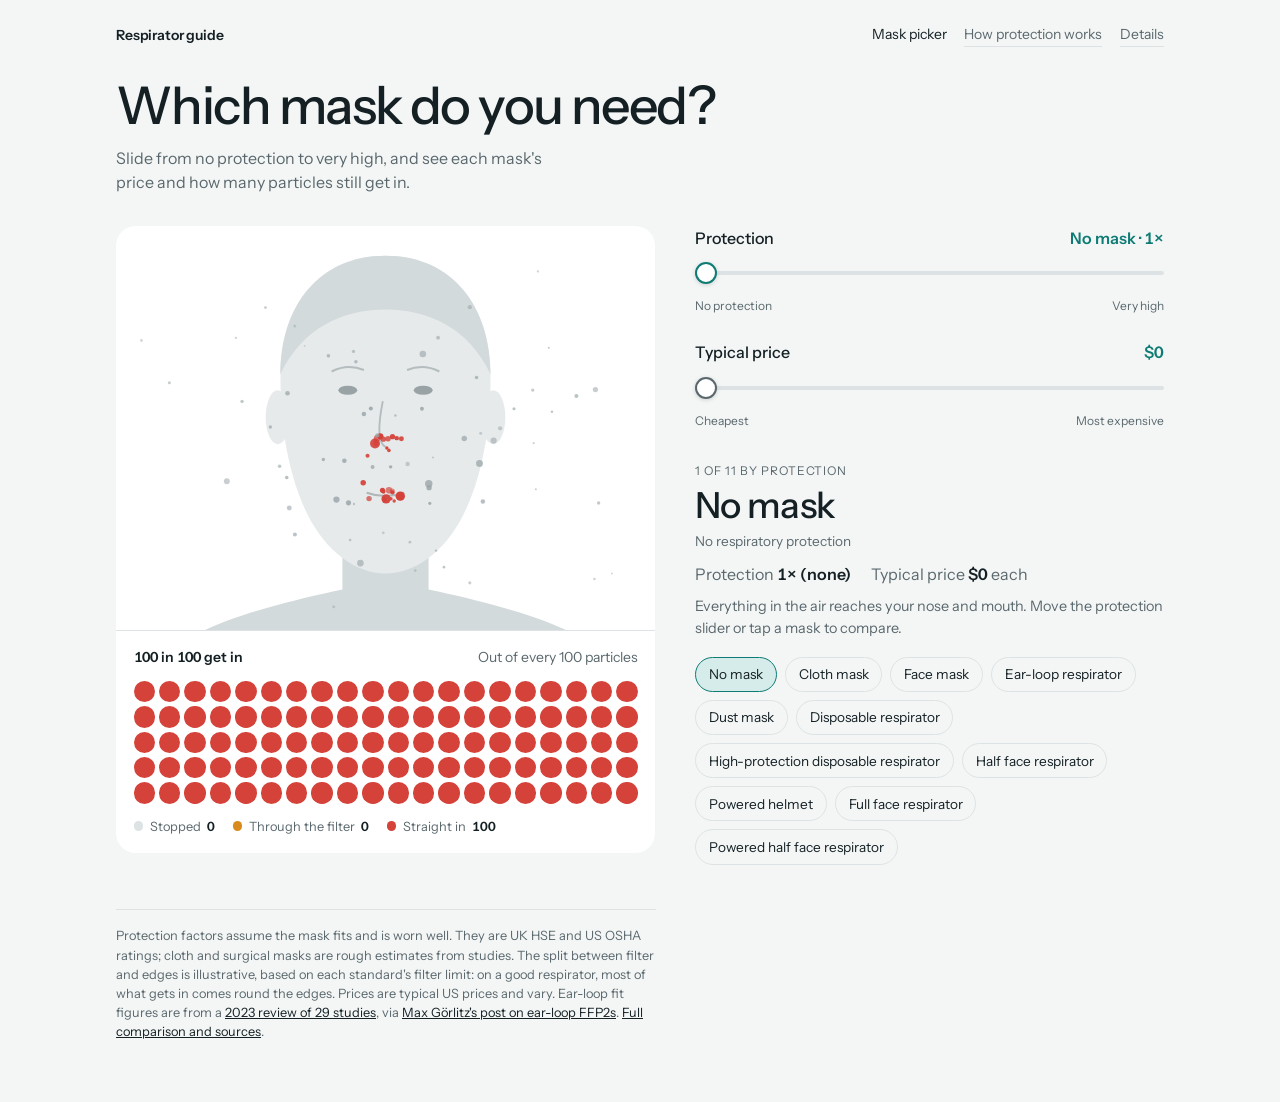
==== index.html @ 9e8b64d2 "Remove the cost estimator link from the nav Co-Authored-By: Claude Opus 5.5 <noreply@anthropic.com>" ====
<!doctype html>
<html lang="en">
<head>
<meta charset="utf-8">
<meta name="viewport" content="width=device-width, initial-scale=1, viewport-fit=cover">
<title>Which Mask Do I Need</title>
<meta name="description" content="Slide to the protection you want and your budget, and see which mask fits.">
<link rel="preconnect" href="https://fonts.googleapis.com">
<link rel="stylesheet" href="https://fonts.googleapis.com/css2?family=Instrument+Sans:wght@400;500;600&display=swap">
<style>
  /* Layout: one quiet screen. Scene left, controls and answer right; stacks on phones. */
  :root {
    --bg: #f4f6f6;
    --surface: #ffffff;
    --ink: #142024;
    --ink-soft: #5a686d;
    --line: #dde3e4;
    --accent: #0e7c74;
    --accent-soft: #d5ecea;
    --particle: #9aa5a9;
    --filter: #d98a1c;
    --edge: #d4423a;
    --face: #e6eaeb;
    --face-2: #d3dadc;
    --rubber: #4a565a;
    --cart: #d9679b;
    --strap2: #3a6fb5;
    --strap3: #c8402f;
    --font: "Instrument Sans", system-ui, -apple-system, "Segoe UI", sans-serif;
    color-scheme: light;
  }
  @media (prefers-color-scheme: dark) {
    :root:not([data-theme="light"]) {
      --bg: #0f1517; --surface: #172023; --ink: #e9efef; --ink-soft: #95a3a7; --line: #273235;
      --accent: #3cc2b5; --accent-soft: #163b38; --particle: #66757a; --filter: #f0a83c; --edge: #ff6b5c;
      --face: #263235; --face-2: #1f292c; --rubber: #8a9ba0; --cart: #e58bb5; --strap2: #6f9be0; --strap3: #f06a55;
      color-scheme: dark;
    }
  }
  :root[data-theme="dark"] {
    --bg: #0f1517; --surface: #172023; --ink: #e9efef; --ink-soft: #95a3a7; --line: #273235;
    --accent: #3cc2b5; --accent-soft: #163b38; --particle: #66757a; --filter: #f0a83c; --edge: #ff6b5c;
    --face: #263235; --face-2: #1f292c; --rubber: #8a9ba0; --cart: #e58bb5; --strap2: #6f9be0; --strap3: #f06a55;
    color-scheme: dark;
  }
  * { box-sizing: border-box; }
  [hidden] { display: none !important; }
  html, body { margin: 0; }
  body { background: var(--bg); color: var(--ink); font-family: var(--font); font-size: 16px; line-height: 1.5; -webkit-font-smoothing: antialiased; }
  .wrap { max-width: 68rem; margin-inline: auto; padding-block: 1.5rem 3rem; padding-left: max(20px, env(safe-area-inset-left, 0px)); padding-right: max(20px, env(safe-area-inset-right, 0px)); display: grid; gap: 2rem; }
  .top { display: flex; justify-content: space-between; align-items: center; gap: 1rem; font-size: .875rem; }
  .brand { font-weight: 600; letter-spacing: -.01em; }
  .top a { color: var(--ink-soft); text-decoration: none; border-bottom: 1px solid var(--line); padding-bottom: 1px; }
  .top a:hover, .top a:focus-visible { color: var(--ink); border-color: var(--ink); }
  .links { display: flex; gap: 1.1rem; }
  .top a[aria-current="page"] { color: var(--ink); border-color: transparent; }
  h1 { font-size: clamp(2rem, 5vw, 3.25rem); line-height: 1.05; letter-spacing: -.03em; font-weight: 500; margin: 0; text-wrap: balance; }
  .sub { margin: .75rem 0 0; color: var(--ink-soft); max-width: 40ch; }
  .main { display: grid; grid-template-columns: minmax(0, 1.15fr) minmax(0, 1fr); gap: 2.5rem; align-items: start; }
  @media (max-width: 820px) { .main { grid-template-columns: 1fr; gap: 1.75rem; } }
  .scene { background: var(--surface); border-radius: 20px; overflow: hidden; display: grid; }
  .stage { position: relative; aspect-ratio: 4 / 3; max-width: 100%; }
  .stage canvas { display: block; width: 100%; height: 100%; }
  .tag { position: absolute; left: 1rem; top: .9rem; font-size: .75rem; color: var(--ink-soft); letter-spacing: .02em; }
  .tally { border-top: 1px solid var(--line); padding: 1rem 1.1rem 1.1rem; display: grid; gap: .8rem; }
  .tally-head { display: flex; justify-content: space-between; align-items: baseline; gap: 1rem; font-size: .875rem; }
  .tally-head strong { font-weight: 600; font-variant-numeric: tabular-nums; white-space: nowrap; }
  .tally-head span { text-align: right; }
  .tally-head span { color: var(--ink-soft); }
  .waffle { display: grid; grid-template-columns: repeat(20, 1fr); gap: 4px; }
  .waffle i { aspect-ratio: 1; border-radius: 50%; background: var(--line); transition: background-color .35s ease; }
  .waffle i.f { background: var(--filter); }
  .waffle i.e { background: var(--edge); }
  .legend { display: flex; flex-wrap: wrap; gap: .4rem 1.1rem; font-size: .8rem; color: var(--ink-soft); font-variant-numeric: tabular-nums; }
  .legend span { display: inline-flex; align-items: center; gap: .4rem; }
  .legend b { color: var(--ink); font-weight: 600; }
  .dot { width: .6rem; height: .6rem; border-radius: 50%; display: inline-block; background: var(--line); }
  .dot.f { background: var(--filter); }
  .dot.e { background: var(--edge); }
  .side { display: grid; gap: 2rem; min-width: 0; }
  .result { display: grid; gap: .35rem; }
  .eyebrow { font-size: .75rem; letter-spacing: .08em; text-transform: uppercase; color: var(--ink-soft); }
  .pick { font-size: clamp(1.75rem, 3.5vw, 2.25rem); font-weight: 500; letter-spacing: -.02em; line-height: 1.15; margin: 0; }
  .tech { margin: 0 0 .35rem; font-size: .85rem; color: var(--ink-soft); line-height: 1.4; }
  .src { margin: .15rem 0 0; font-size: .8rem; color: var(--ink-soft); }
  .src a { color: var(--ink); }
  .products { display: grid; gap: .5rem; margin-top: .5rem; }
  .products h3 { margin: 0; font-size: .75rem; letter-spacing: .06em; text-transform: uppercase; color: var(--ink-soft); font-weight: 500; }
  .products ul { list-style: none; margin: 0; padding: 0; display: grid; gap: .1rem; }
  .products li { display: grid; gap: .1rem; padding: .55rem 0; border-top: 1px solid var(--line); }
  .products li:first-child { border-top: 0; }
  .pr-top { display: flex; justify-content: space-between; align-items: baseline; gap: 1rem; }
  .pr-top b { font-weight: 600; }
  .pr-top a { flex: none; font-size: .85rem; color: var(--accent); text-decoration: none; font-weight: 500; }
  .pr-top a:hover, .pr-top a:focus-visible { text-decoration: underline; }
  .products li > span { font-size: .8rem; color: var(--ink-soft); }
  .products p { margin: 0; font-size: .75rem; color: var(--ink-soft); }
  .facts { display: flex; flex-wrap: wrap; gap: .5rem 1.25rem; color: var(--ink-soft); font-variant-numeric: tabular-nums; }
  .facts b { color: var(--ink); font-weight: 600; }
  .note { color: var(--ink-soft); font-size: .9rem; margin: .25rem 0 0; }
  .alts { display: flex; flex-wrap: wrap; gap: .5rem; margin-top: .75rem; }
  .alt { font: inherit; font-size: .85rem; padding: .4rem .8rem; border-radius: 999px; border: 1px solid var(--line); background: transparent; color: var(--ink); cursor: pointer; }
  .alt:hover { border-color: var(--ink-soft); }
  .alt[aria-pressed="true"] { background: var(--accent-soft); border-color: var(--accent); }
  .alt:focus-visible, input[type=range]:focus-visible { outline: 2px solid var(--accent); outline-offset: 3px; }
  .controls { display: grid; gap: 1.6rem; }
  .ctl { display: grid; gap: .6rem; }
  .ctl-head { display: flex; justify-content: space-between; align-items: baseline; gap: 1rem; }
  .ctl label, .ctl-label { font-weight: 500; }
  input[type=range]:disabled { cursor: default; opacity: 1; }
  input[type=range]:disabled::-webkit-slider-thumb { border-color: var(--ink-soft); }
  input[type=range]:disabled::-moz-range-thumb { border-color: var(--ink-soft); }
  .ctl output { color: var(--accent); font-weight: 600; font-variant-numeric: tabular-nums; }
  .ends { display: flex; justify-content: space-between; font-size: .75rem; color: var(--ink-soft); }
  input[type=range] { -webkit-appearance: none; appearance: none; width: 100%; height: 28px; background: transparent; margin: 0; cursor: pointer; }
  input[type=range]::-webkit-slider-runnable-track { height: 4px; border-radius: 4px; background: linear-gradient(to right, var(--accent) var(--fill, 50%), var(--line) var(--fill, 50%)); }
  input[type=range]::-moz-range-track { height: 4px; border-radius: 4px; background: var(--line); }
  input[type=range]::-moz-range-progress { height: 4px; border-radius: 4px; background: var(--accent); }
  input[type=range]::-webkit-slider-thumb { -webkit-appearance: none; width: 22px; height: 22px; border-radius: 50%; background: var(--surface); border: 2px solid var(--accent); margin-top: -9px; box-shadow: 0 1px 4px rgba(0,0,0,.15); }
  input[type=range]::-moz-range-thumb { width: 18px; height: 18px; border-radius: 50%; background: var(--surface); border: 2px solid var(--accent); }
  .foot { font-size: .8rem; color: var(--ink-soft); border-top: 1px solid var(--line); padding-top: 1rem; max-width: 60ch; }
  .foot a { color: var(--ink); }
</style>
</head>
<body>
<div class="wrap">
  <nav class="top">
    <span class="brand">Respirator guide</span>
    <span class="links"><a href="./" aria-current="page">Mask picker</a><a href="explain.html">How protection works</a><a href="details.html">Details</a></span>
  </nav>

  <header>
    <h1>Which mask do you need?</h1>
    <p class="sub">Slide from no protection to very high, and see each mask's price and how many particles still get in.</p>
  </header>

  <div class="main">
    <div class="scene">
      <div class="stage">
        <canvas id="scene" role="img" aria-label="Particles moving towards a face wearing the selected mask"></canvas>
      </div>
      <div class="tally">
        <div class="tally-head"><strong id="through">100 in 100 get in</strong><span>Out of every 100 particles</span></div>
        <div class="waffle" id="waffle" aria-hidden="true"></div>
        <div class="legend">
          <span><i class="dot"></i>Stopped <b id="n-stop">90</b></span>
          <span><i class="dot f"></i>Through the filter <b id="n-filter">6</b></span>
          <span><i class="dot e"></i>Round the edges <b id="n-edge">4</b></span>
          <span id="leg-straight" hidden><i class="dot e"></i>Straight in <b id="n-straight">100</b></span>
        </div>
      </div>
    </div>

    <div class="side">
      <div class="controls">
        <div class="ctl">
          <div class="ctl-head"><label for="prot">Protection</label><output id="prot-out" for="prot">No mask · 1×</output></div>
          <input type="range" id="prot" min="0" max="10" step="1" value="0" list="prot-steps">
          <div class="ends"><span>No protection</span><span>Very high</span></div>
        </div>
        <div class="ctl">
          <div class="ctl-head"><span class="ctl-label" id="price-label">Typical price</span><output id="budget-out">$0</output></div>
          <input type="range" id="budget" min="0" max="10" step="1" value="0" disabled aria-labelledby="price-label" aria-readonly="true">
          <div class="ends"><span>Cheapest</span><span>Most expensive</span></div>
        </div>
      </div>
      <section class="result" aria-live="polite">
        <span class="eyebrow" id="eyebrow">1 of 11 by protection</span>
        <h2 class="pick" id="pick">No mask</h2>
        <p class="tech" id="tech">No respiratory protection</p>
        <div class="facts">
          <span>Protection <b id="pf">1× (none)</b></span>
          <span>Typical price <b id="price">$0</b> each</span>
        </div>
        <p class="note" id="note"></p>
        <p class="src" id="src" hidden>Source: <a href="https://glozematrix.substack.com/p/stop-using-ear-loop-ffp2-respirators" target="_blank" rel="noopener">Max Görlitz, “Stop using ear-loop FFP2 respirators”, Gloze Matrix (2026)</a>, citing a 2023 review in the Journal of Hospital Infection, and readers’ comments on it.</p>
        <div class="products" id="products" hidden><h3>Models to look for</h3><ul></ul><p>Links go to the maker’s or a retailer’s page. We don’t sell anything or earn from these links. Check for a NIOSH approval number or CE mark before you buy.</p></div>
        <div class="alts" id="alts"></div>
      </section>

    </div>
  </div>

  <p class="foot">Protection factors assume the mask fits and is worn well. They are UK HSE and US OSHA ratings; cloth and surgical masks are rough estimates from studies. The split between filter and edges is illustrative, based on each standard's filter limit: on a good respirator, most of what gets in comes round the edges. Prices are typical US prices and vary. Ear-loop fit figures are from a <a href="https://www.journalofhospitalinfection.com/article/S0195-6701(23)00030-0/fulltext" target="_blank" rel="noopener">2023 review of 29 studies</a>, via <a href="https://glozematrix.substack.com/p/stop-using-ear-loop-ffp2-respirators" target="_blank" rel="noopener">Max Görlitz's post on ear-loop FFP2s</a>. <a href="details.html">Full comparison and sources</a>.</p>
</div>

<script src="shared.js?v=20261029"></script>
<script>
(() => {
  const { MASKS, NONE, money, split, renderProducts } = window.RG;
  // the 11 masks from no protection to very high; ties go to the cheaper one first
  const ORDER = ['none', 'cloth', 'surgical', 'ffp2ear', 'ffp1', 'ffp2', 'ffp3', 'half', 'hood', 'full', 'papr']
    .map((id) => [NONE, ...MASKS].find((m) => m.id === id));
  // the same masks from cheapest to most expensive, for the price scale
  const BY_PRICE = [...ORDER].sort((a, b) => a.price - b.price);

  const $ = (id) => document.getElementById(id);
  const prot = $('prot'), budget = $('budget'), waffle = $('waffle');
  for (let i = 0; i < 100; i++) waffle.appendChild(document.createElement('i'));
  const cells = [...waffle.children];
  const setFill = (el) => el.style.setProperty('--fill', `${(el.value - el.min) / (el.max - el.min) * 100}%`);

  function update() {
    const m = ORDER[+prot.value];
    const label = `${m.name} · ${m.pfLabel.replace(' (none)', '')}`;
    $('prot-out').textContent = label;
    prot.setAttribute('aria-valuetext', label);
    budget.value = BY_PRICE.indexOf(m);
    $('budget-out').textContent = money(m.price);
    budget.setAttribute('aria-valuetext', `${money(m.price)}, ${BY_PRICE.indexOf(m) + 1} of 11 by price`);
    setFill(prot); setFill(budget);
    show(m);
  }

  function show(m) {
    const s = split(m);
    $('eyebrow').textContent = `${ORDER.indexOf(m) + 1} of 11 by protection`;
    $('pick').textContent = m.name;
    $('tech').textContent = m.tech;
    $('pf').textContent = m.pfLabel + (m.est ? ' (estimate)' : m.ill ? ' (illustrative)' : '');
    $('price').textContent = money(m.price);
    $('note').textContent = m.note.replace(' Move a slider or tap a mask to see the difference.', ' Move the protection slider or tap a mask to compare.');
    $('src').hidden = !(m.id === 'ffp2' || m.id === 'ffp2ear');
    renderProducts($('products'), m.id);
    $('through').textContent = `${s.total} in 100 get in`;
    $('n-stop').textContent = s.stop; $('n-filter').textContent = s.filter; $('n-edge').textContent = s.edge; $('n-straight').textContent = s.straight;
    $('leg-straight').hidden = !s.straight;
    $('n-edge').parentElement.hidden = !!s.straight;
    cells.forEach((c, i) => { c.className = i < s.filter ? 'f' : i < s.total ? 'e' : ''; });
    document.querySelectorAll('.alt').forEach((a) => a.setAttribute('aria-pressed', String(a.dataset.id === m.id)));
    $('scene').setAttribute('aria-label', s.straight ? 'No mask: every particle reaches the nose and mouth' : `${m.name}: about ${s.total} in 100 particles get in, ${s.filter} through the filter and ${s.edge} round the edges`);
    scene.setMask(m);
  }


  const scene = window.RG.createScene($('scene'));

  prot.addEventListener('input', () => update());
  // mask buttons in the answer card, in protection order; tapping one moves the slider to it
  ORDER.forEach((m, k) => {
    const b = document.createElement('button');
    b.type = 'button'; b.className = 'alt'; b.dataset.id = m.id; b.textContent = m.name;
    b.addEventListener('click', () => { prot.value = k; update(); });
    $('alts').appendChild(b);
  });
  update();
})();
</script>
</body>
</html>
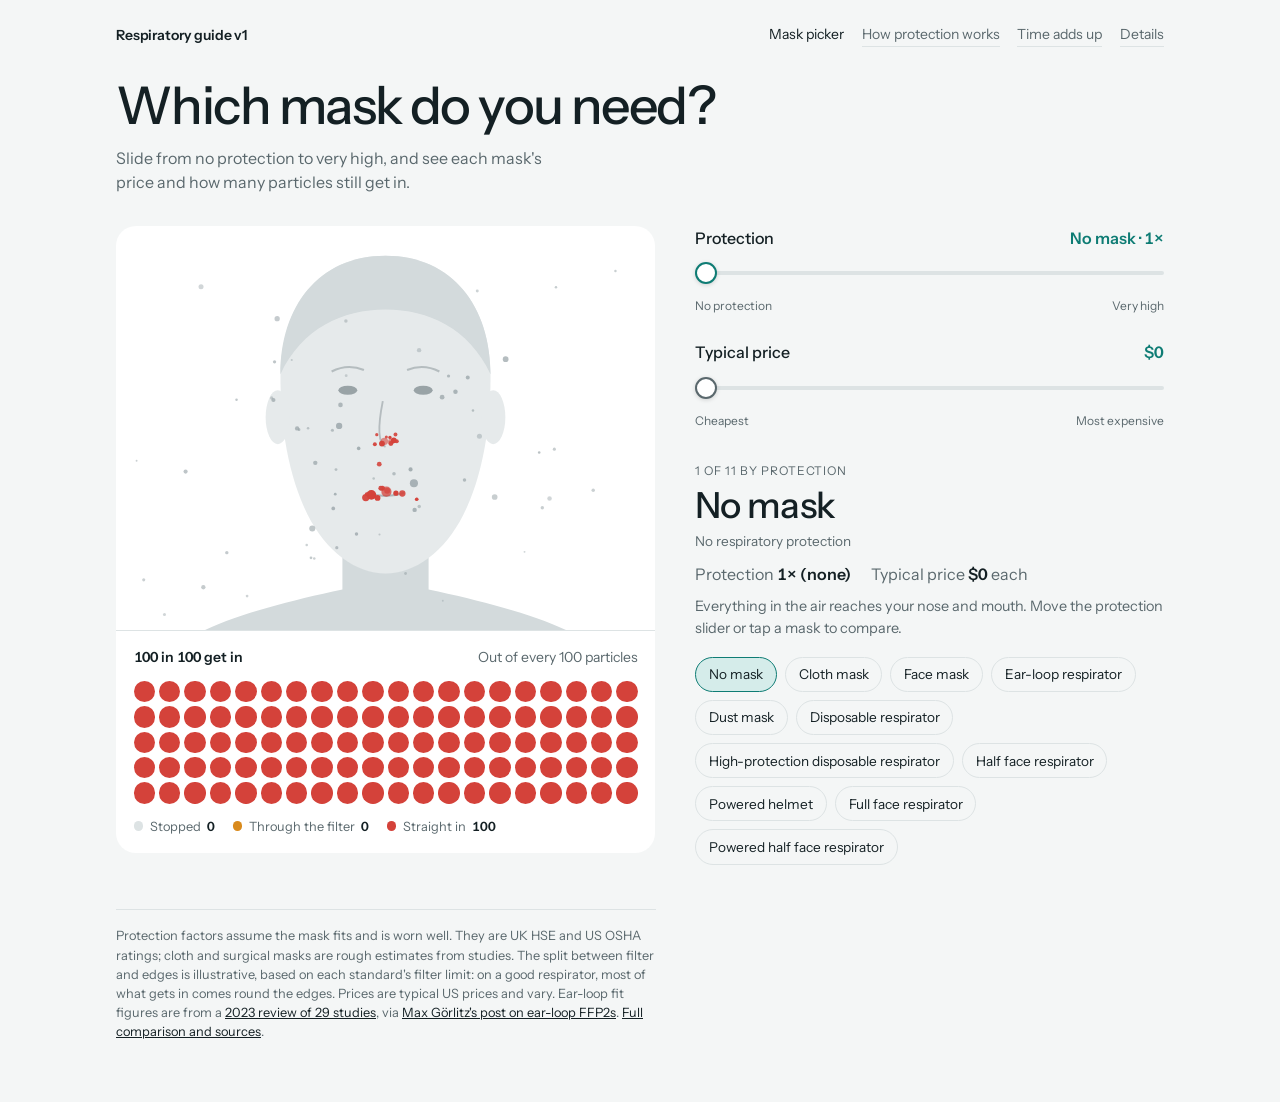
==== commit 163f2c9e: "Add the Time adds up page and four draft options for it - time.html: a page on how a mask slows the " ====
--- a/index.html
+++ b/index.html
@@ -125,8 +125,8 @@
 <body>
 <div class="wrap">
   <nav class="top">
-    <span class="brand">Respirator guide</span>
-    <span class="links"><a href="./" aria-current="page">Mask picker</a><a href="explain.html">How protection works</a><a href="details.html">Details</a></span>
+    <span class="brand">Respiratory guide v1</span>
+    <span class="links"><a href="./" aria-current="page">Mask picker</a><a href="explain.html">How protection works</a><a href="time.html">Time adds up</a><a href="details.html">Details</a></span>
   </nav>
 
   <header>
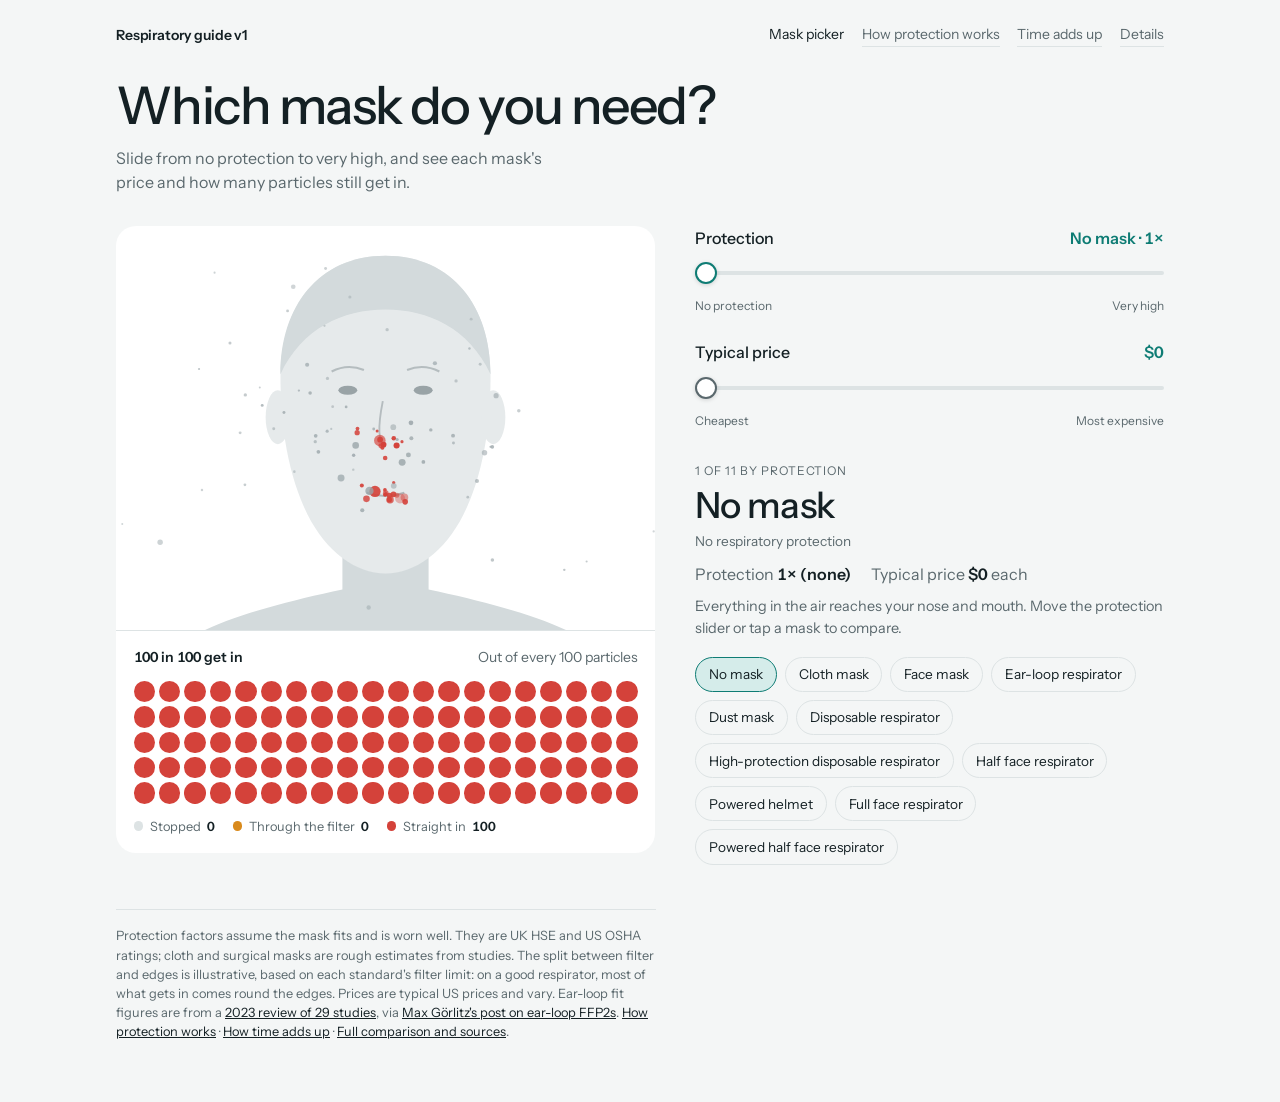
==== commit 8675291a: "Interlink the time page from every page - Footers of the picker and explainer, and the details intro" ====
--- a/index.html
+++ b/index.html
@@ -181,7 +181,7 @@
     </div>
   </div>
 
-  <p class="foot">Protection factors assume the mask fits and is worn well. They are UK HSE and US OSHA ratings; cloth and surgical masks are rough estimates from studies. The split between filter and edges is illustrative, based on each standard's filter limit: on a good respirator, most of what gets in comes round the edges. Prices are typical US prices and vary. Ear-loop fit figures are from a <a href="https://www.journalofhospitalinfection.com/article/S0195-6701(23)00030-0/fulltext" target="_blank" rel="noopener">2023 review of 29 studies</a>, via <a href="https://glozematrix.substack.com/p/stop-using-ear-loop-ffp2-respirators" target="_blank" rel="noopener">Max Görlitz's post on ear-loop FFP2s</a>. <a href="details.html">Full comparison and sources</a>.</p>
+  <p class="foot">Protection factors assume the mask fits and is worn well. They are UK HSE and US OSHA ratings; cloth and surgical masks are rough estimates from studies. The split between filter and edges is illustrative, based on each standard's filter limit: on a good respirator, most of what gets in comes round the edges. Prices are typical US prices and vary. Ear-loop fit figures are from a <a href="https://www.journalofhospitalinfection.com/article/S0195-6701(23)00030-0/fulltext" target="_blank" rel="noopener">2023 review of 29 studies</a>, via <a href="https://glozematrix.substack.com/p/stop-using-ear-loop-ffp2-respirators" target="_blank" rel="noopener">Max Görlitz's post on ear-loop FFP2s</a>. <a href="explain.html">How protection works</a> · <a href="time.html">How time adds up</a> · <a href="details.html">Full comparison and sources</a>.</p>
 </div>
 
 <script src="shared.js?v=20261029"></script>
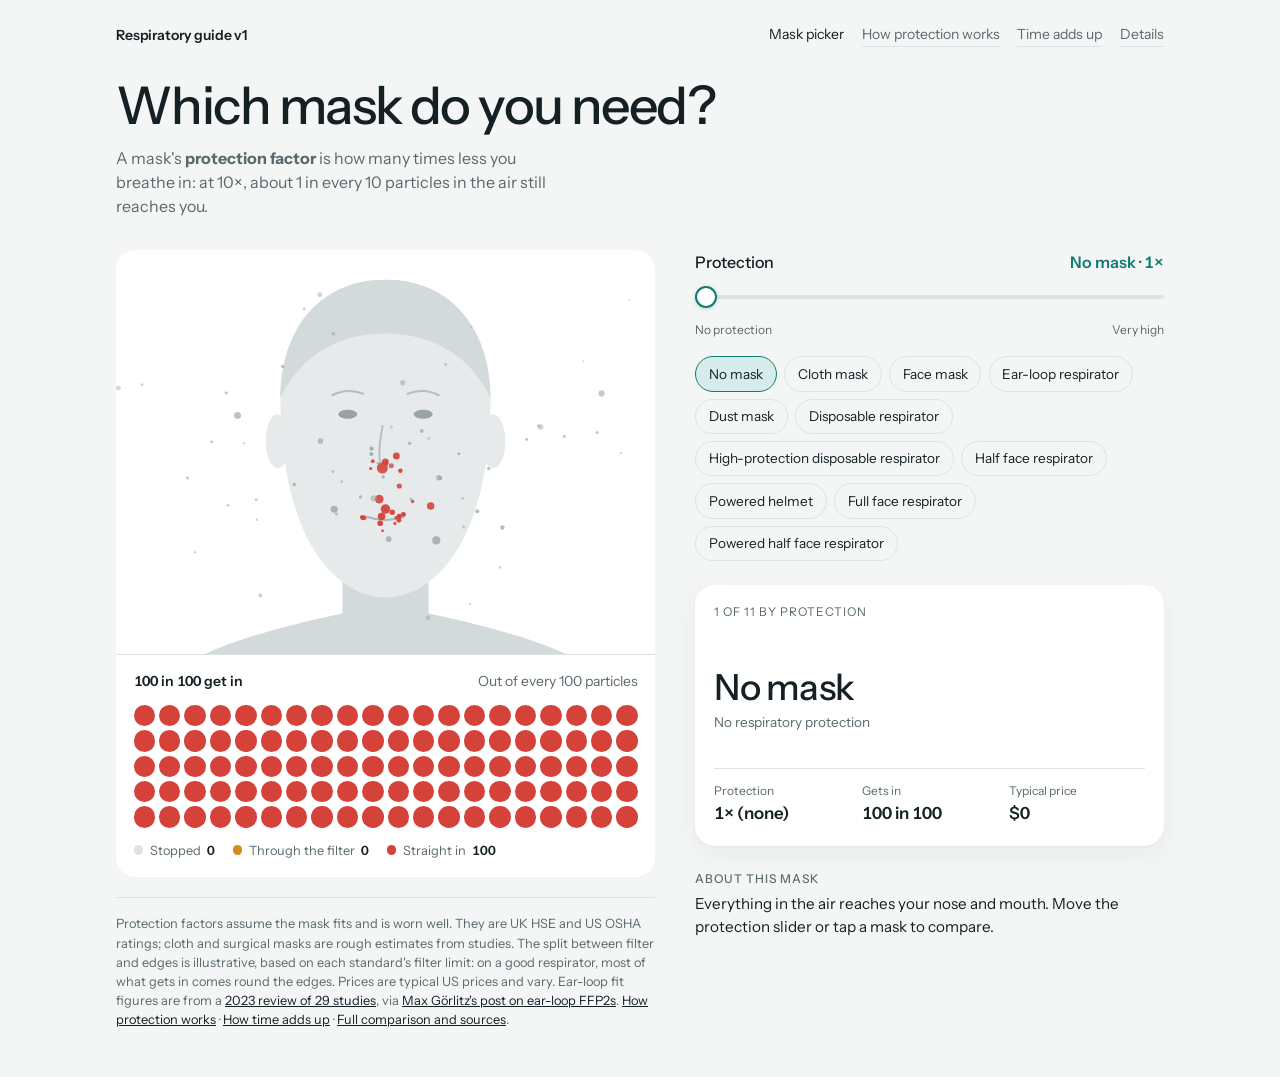
==== commit 00177d69: "Picker: fixed key-info card, steady buttons, footer under the picture - Define protection factor in " ====
--- a/index.html
+++ b/index.html
@@ -4,7 +4,7 @@
 <meta charset="utf-8">
 <meta name="viewport" content="width=device-width, initial-scale=1, viewport-fit=cover">
 <title>Which Mask Do I Need</title>
-<meta name="description" content="Slide to the protection you want and your budget, and see which mask fits.">
+<meta name="description" content="Slide from no mask to the highest protection and see each mask's protection, price and how many particles still get in.">
 <link rel="preconnect" href="https://fonts.googleapis.com">
 <link rel="stylesheet" href="https://fonts.googleapis.com/css2?family=Instrument+Sans:wght@400;500;600&display=swap">
 <style>
@@ -56,8 +56,11 @@
   .top a[aria-current="page"] { color: var(--ink); border-color: transparent; }
   h1 { font-size: clamp(2rem, 5vw, 3.25rem); line-height: 1.05; letter-spacing: -.03em; font-weight: 500; margin: 0; text-wrap: balance; }
   .sub { margin: .75rem 0 0; color: var(--ink-soft); max-width: 40ch; }
-  .main { display: grid; grid-template-columns: minmax(0, 1.15fr) minmax(0, 1fr); gap: 2.5rem; align-items: start; }
-  @media (max-width: 820px) { .main { grid-template-columns: 1fr; gap: 1.75rem; } }
+  /* the picture with the footer pinned under it on the left; the controls, a fixed card and the details on the right.
+     On phones: picture, controls and card, details, then the footer. */
+  .main { display: grid; grid-template-columns: minmax(0, 1.15fr) minmax(0, 1fr); grid-template-areas: "scene side" "foot side"; grid-template-rows: auto 1fr; column-gap: 2.5rem; row-gap: 1.25rem; align-items: start; }
+  .scene { grid-area: scene; } .side { grid-area: side; } .main > .foot { grid-area: foot; }
+  @media (max-width: 820px) { .main { grid-template-columns: 1fr; grid-template-areas: "scene" "side" "foot"; grid-template-rows: auto; row-gap: 1.75rem; } }
   .scene { background: var(--surface); border-radius: 20px; overflow: hidden; display: grid; }
   .stage { position: relative; aspect-ratio: 4 / 3; max-width: 100%; }
   .stage canvas { display: block; width: 100%; height: 100%; }
@@ -77,8 +80,17 @@
   .dot { width: .6rem; height: .6rem; border-radius: 50%; display: inline-block; background: var(--line); }
   .dot.f { background: var(--filter); }
   .dot.e { background: var(--edge); }
-  .side { display: grid; gap: 2rem; min-width: 0; }
-  .result { display: grid; gap: .35rem; }
+  .side { display: grid; gap: 1.1rem; min-width: 0; align-content: start; }
+  .key { background: var(--surface); border-radius: 20px; padding: 1.1rem 1.2rem 1.2rem; display: grid; gap: .3rem; margin-top: .4rem; box-shadow: 0 1px 2px rgba(20,32,36,.04), 0 8px 24px rgba(20,32,36,.05); }
+  /* every mask fills the card the same way: two lines kept for the name and for the technical name, so the facts never move */
+  .key .pick { min-height: 2.3em; display: flex; align-items: flex-end; }
+  .key .tech { min-height: 2.8em; }
+  .keyfacts { display: grid; grid-template-columns: repeat(3, minmax(0, 1fr)); gap: .75rem; margin: .4rem 0 0; padding-top: .8rem; border-top: 1px solid var(--line); }
+  .keyfacts div { display: grid; gap: .1rem; min-width: 0; }
+  .keyfacts dt { font-size: .75rem; color: var(--ink-soft); }
+  .keyfacts dd { margin: 0; font-size: 1.05rem; font-weight: 600; font-variant-numeric: tabular-nums; }
+  .more { display: grid; gap: .35rem; padding-top: .4rem; }
+  .more > h3 { margin: 0; font-size: .75rem; letter-spacing: .08em; text-transform: uppercase; color: var(--ink-soft); font-weight: 500; }
   .eyebrow { font-size: .75rem; letter-spacing: .08em; text-transform: uppercase; color: var(--ink-soft); }
   .pick { font-size: clamp(1.75rem, 3.5vw, 2.25rem); font-weight: 500; letter-spacing: -.02em; line-height: 1.15; margin: 0; }
   .tech { margin: 0 0 .35rem; font-size: .85rem; color: var(--ink-soft); line-height: 1.4; }
@@ -95,21 +107,15 @@
   .pr-top a:hover, .pr-top a:focus-visible { text-decoration: underline; }
   .products li > span { font-size: .8rem; color: var(--ink-soft); }
   .products p { margin: 0; font-size: .75rem; color: var(--ink-soft); }
-  .facts { display: flex; flex-wrap: wrap; gap: .5rem 1.25rem; color: var(--ink-soft); font-variant-numeric: tabular-nums; }
-  .facts b { color: var(--ink); font-weight: 600; }
-  .note { color: var(--ink-soft); font-size: .9rem; margin: .25rem 0 0; }
-  .alts { display: flex; flex-wrap: wrap; gap: .5rem; margin-top: .75rem; }
+  .note { color: var(--ink); font-size: .95rem; margin: 0; }
+  .alts { display: flex; flex-wrap: wrap; gap: .45rem; }
   .alt { font: inherit; font-size: .85rem; padding: .4rem .8rem; border-radius: 999px; border: 1px solid var(--line); background: transparent; color: var(--ink); cursor: pointer; }
   .alt:hover { border-color: var(--ink-soft); }
   .alt[aria-pressed="true"] { background: var(--accent-soft); border-color: var(--accent); }
   .alt:focus-visible, input[type=range]:focus-visible { outline: 2px solid var(--accent); outline-offset: 3px; }
-  .controls { display: grid; gap: 1.6rem; }
   .ctl { display: grid; gap: .6rem; }
   .ctl-head { display: flex; justify-content: space-between; align-items: baseline; gap: 1rem; }
-  .ctl label, .ctl-label { font-weight: 500; }
-  input[type=range]:disabled { cursor: default; opacity: 1; }
-  input[type=range]:disabled::-webkit-slider-thumb { border-color: var(--ink-soft); }
-  input[type=range]:disabled::-moz-range-thumb { border-color: var(--ink-soft); }
+  .ctl label { font-weight: 500; }
   .ctl output { color: var(--accent); font-weight: 600; font-variant-numeric: tabular-nums; }
   .ends { display: flex; justify-content: space-between; font-size: .75rem; color: var(--ink-soft); }
   input[type=range] { -webkit-appearance: none; appearance: none; width: 100%; height: 28px; background: transparent; margin: 0; cursor: pointer; }
@@ -118,7 +124,7 @@
   input[type=range]::-moz-range-progress { height: 4px; border-radius: 4px; background: var(--accent); }
   input[type=range]::-webkit-slider-thumb { -webkit-appearance: none; width: 22px; height: 22px; border-radius: 50%; background: var(--surface); border: 2px solid var(--accent); margin-top: -9px; box-shadow: 0 1px 4px rgba(0,0,0,.15); }
   input[type=range]::-moz-range-thumb { width: 18px; height: 18px; border-radius: 50%; background: var(--surface); border: 2px solid var(--accent); }
-  .foot { font-size: .8rem; color: var(--ink-soft); border-top: 1px solid var(--line); padding-top: 1rem; max-width: 60ch; }
+  .foot { font-size: .8rem; color: var(--ink-soft); border-top: 1px solid var(--line); padding-top: 1rem; margin: 0; max-width: 60ch; }
   .foot a { color: var(--ink); }
 </style>
 </head>
@@ -131,7 +137,7 @@
 
   <header>
     <h1>Which mask do you need?</h1>
-    <p class="sub">Slide from no protection to very high, and see each mask's price and how many particles still get in.</p>
+    <p class="sub">A mask's <b>protection factor</b> is how many times less you breathe in: at 10×, about 1 in every 10 particles in the air still reaches you.</p>
   </header>
 
   <div class="main">
@@ -152,36 +158,34 @@
     </div>
 
     <div class="side">
-      <div class="controls">
-        <div class="ctl">
-          <div class="ctl-head"><label for="prot">Protection</label><output id="prot-out" for="prot">No mask · 1×</output></div>
-          <input type="range" id="prot" min="0" max="10" step="1" value="0" list="prot-steps">
-          <div class="ends"><span>No protection</span><span>Very high</span></div>
-        </div>
-        <div class="ctl">
-          <div class="ctl-head"><span class="ctl-label" id="price-label">Typical price</span><output id="budget-out">$0</output></div>
-          <input type="range" id="budget" min="0" max="10" step="1" value="0" disabled aria-labelledby="price-label" aria-readonly="true">
-          <div class="ends"><span>Cheapest</span><span>Most expensive</span></div>
-        </div>
+      <div class="ctl">
+        <div class="ctl-head"><label for="prot">Protection</label><output id="prot-out" for="prot">No mask · 1×</output></div>
+        <input type="range" id="prot" min="0" max="10" step="1" value="0">
+        <div class="ends"><span>No protection</span><span>Very high</span></div>
       </div>
-      <section class="result" aria-live="polite">
+      <div class="alts" id="alts" role="group" aria-label="Pick a mask"></div>
+
+      <section class="key" aria-live="polite" aria-labelledby="pick">
         <span class="eyebrow" id="eyebrow">1 of 11 by protection</span>
         <h2 class="pick" id="pick">No mask</h2>
         <p class="tech" id="tech">No respiratory protection</p>
-        <div class="facts">
-          <span>Protection <b id="pf">1× (none)</b></span>
-          <span>Typical price <b id="price">$0</b> each</span>
-        </div>
+        <dl class="keyfacts">
+          <div><dt>Protection</dt><dd id="pf">1× (none)</dd></div>
+          <div><dt>Gets in</dt><dd id="gets">100 in 100</dd></div>
+          <div><dt>Typical price</dt><dd id="price">$0</dd></div>
+        </dl>
+      </section>
+
+      <section class="more" aria-labelledby="more-h">
+        <h3 id="more-h">About this mask</h3>
         <p class="note" id="note"></p>
         <p class="src" id="src" hidden>Source: <a href="https://glozematrix.substack.com/p/stop-using-ear-loop-ffp2-respirators" target="_blank" rel="noopener">Max Görlitz, “Stop using ear-loop FFP2 respirators”, Gloze Matrix (2026)</a>, citing a 2023 review in the Journal of Hospital Infection, and readers’ comments on it.</p>
         <div class="products" id="products" hidden><h3>Models to look for</h3><ul></ul><p>Links go to the maker’s or a retailer’s page. We don’t sell anything or earn from these links. Check for a NIOSH approval number or CE mark before you buy.</p></div>
-        <div class="alts" id="alts"></div>
       </section>
-
     </div>
+
+    <p class="foot">Protection factors assume the mask fits and is worn well. They are UK HSE and US OSHA ratings; cloth and surgical masks are rough estimates from studies. The split between filter and edges is illustrative, based on each standard's filter limit: on a good respirator, most of what gets in comes round the edges. Prices are typical US prices and vary. Ear-loop fit figures are from a <a href="https://www.journalofhospitalinfection.com/article/S0195-6701(23)00030-0/fulltext" target="_blank" rel="noopener">2023 review of 29 studies</a>, via <a href="https://glozematrix.substack.com/p/stop-using-ear-loop-ffp2-respirators" target="_blank" rel="noopener">Max Görlitz's post on ear-loop FFP2s</a>. <a href="explain.html">How protection works</a> · <a href="time.html">How time adds up</a> · <a href="details.html">Full comparison and sources</a>.</p>
   </div>
-
-  <p class="foot">Protection factors assume the mask fits and is worn well. They are UK HSE and US OSHA ratings; cloth and surgical masks are rough estimates from studies. The split between filter and edges is illustrative, based on each standard's filter limit: on a good respirator, most of what gets in comes round the edges. Prices are typical US prices and vary. Ear-loop fit figures are from a <a href="https://www.journalofhospitalinfection.com/article/S0195-6701(23)00030-0/fulltext" target="_blank" rel="noopener">2023 review of 29 studies</a>, via <a href="https://glozematrix.substack.com/p/stop-using-ear-loop-ffp2-respirators" target="_blank" rel="noopener">Max Görlitz's post on ear-loop FFP2s</a>. <a href="explain.html">How protection works</a> · <a href="time.html">How time adds up</a> · <a href="details.html">Full comparison and sources</a>.</p>
 </div>
 
 <script src="shared.js?v=20261029"></script>
@@ -191,11 +195,9 @@
   // the 11 masks from no protection to very high; ties go to the cheaper one first
   const ORDER = ['none', 'cloth', 'surgical', 'ffp2ear', 'ffp1', 'ffp2', 'ffp3', 'half', 'hood', 'full', 'papr']
     .map((id) => [NONE, ...MASKS].find((m) => m.id === id));
-  // the same masks from cheapest to most expensive, for the price scale
-  const BY_PRICE = [...ORDER].sort((a, b) => a.price - b.price);
 
   const $ = (id) => document.getElementById(id);
-  const prot = $('prot'), budget = $('budget'), waffle = $('waffle');
+  const prot = $('prot'), waffle = $('waffle');
   for (let i = 0; i < 100; i++) waffle.appendChild(document.createElement('i'));
   const cells = [...waffle.children];
   const setFill = (el) => el.style.setProperty('--fill', `${(el.value - el.min) / (el.max - el.min) * 100}%`);
@@ -205,10 +207,7 @@
     const label = `${m.name} · ${m.pfLabel.replace(' (none)', '')}`;
     $('prot-out').textContent = label;
     prot.setAttribute('aria-valuetext', label);
-    budget.value = BY_PRICE.indexOf(m);
-    $('budget-out').textContent = money(m.price);
-    budget.setAttribute('aria-valuetext', `${money(m.price)}, ${BY_PRICE.indexOf(m) + 1} of 11 by price`);
-    setFill(prot); setFill(budget);
+    setFill(prot);
     show(m);
   }
 
@@ -218,7 +217,8 @@
     $('pick').textContent = m.name;
     $('tech').textContent = m.tech;
     $('pf').textContent = m.pfLabel + (m.est ? ' (estimate)' : m.ill ? ' (illustrative)' : '');
-    $('price').textContent = money(m.price);
+    $('price').textContent = m.price ? `${money(m.price)} each` : '$0';
+    $('gets').textContent = `${s.total} in 100`;
     $('note').textContent = m.note.replace(' Move a slider or tap a mask to see the difference.', ' Move the protection slider or tap a mask to compare.');
     $('src').hidden = !(m.id === 'ffp2' || m.id === 'ffp2ear');
     renderProducts($('products'), m.id);
@@ -236,7 +236,7 @@
   const scene = window.RG.createScene($('scene'));
 
   prot.addEventListener('input', () => update());
-  // mask buttons in the answer card, in protection order; tapping one moves the slider to it
+  // mask buttons under the slider, in protection order; tapping one moves the slider to it
   ORDER.forEach((m, k) => {
     const b = document.createElement('button');
     b.type = 'button'; b.className = 'alt'; b.dataset.id = m.id; b.textContent = m.name;
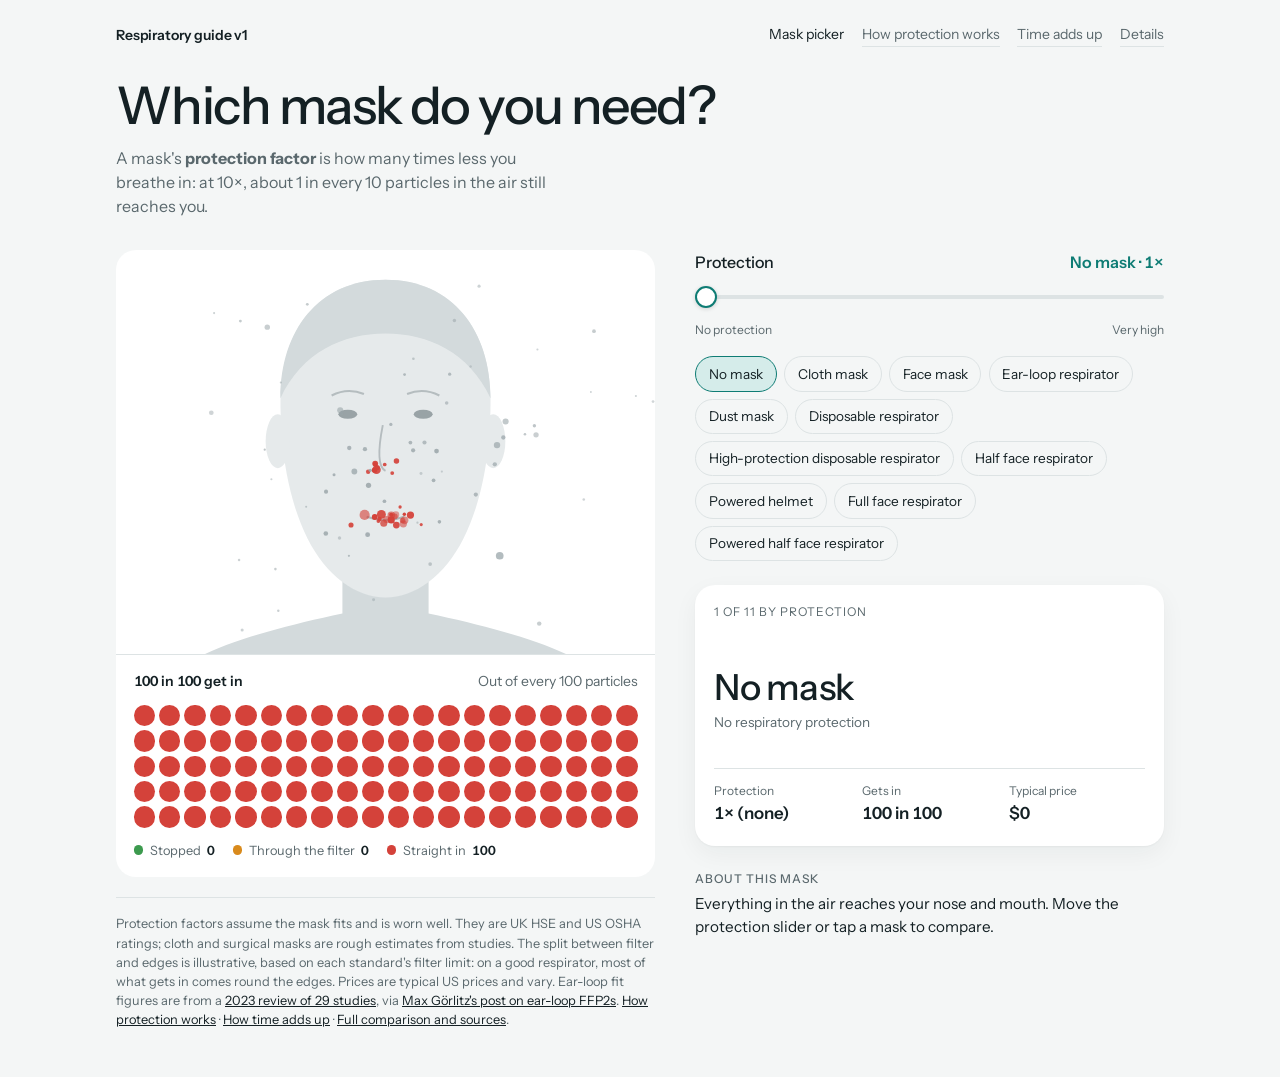
==== commit 367b5e09: "Picker feedback: no ear-loop buy links, green blocked particles, one Max citation, powered half mask" ====
--- a/index.html
+++ b/index.html
@@ -20,6 +20,7 @@
     --particle: #9aa5a9;
     --filter: #d98a1c;
     --edge: #d4423a;
+    --stop: #3c9a4e;
     --face: #e6eaeb;
     --face-2: #d3dadc;
     --rubber: #4a565a;
@@ -32,14 +33,14 @@
   @media (prefers-color-scheme: dark) {
     :root:not([data-theme="light"]) {
       --bg: #0f1517; --surface: #172023; --ink: #e9efef; --ink-soft: #95a3a7; --line: #273235;
-      --accent: #3cc2b5; --accent-soft: #163b38; --particle: #66757a; --filter: #f0a83c; --edge: #ff6b5c;
+      --accent: #3cc2b5; --accent-soft: #163b38; --particle: #66757a; --filter: #f0a83c; --edge: #ff6b5c; --stop: #5cc46e;
       --face: #263235; --face-2: #1f292c; --rubber: #8a9ba0; --cart: #e58bb5; --strap2: #6f9be0; --strap3: #f06a55;
       color-scheme: dark;
     }
   }
   :root[data-theme="dark"] {
     --bg: #0f1517; --surface: #172023; --ink: #e9efef; --ink-soft: #95a3a7; --line: #273235;
-    --accent: #3cc2b5; --accent-soft: #163b38; --particle: #66757a; --filter: #f0a83c; --edge: #ff6b5c;
+    --accent: #3cc2b5; --accent-soft: #163b38; --particle: #66757a; --filter: #f0a83c; --edge: #ff6b5c; --stop: #5cc46e;
     --face: #263235; --face-2: #1f292c; --rubber: #8a9ba0; --cart: #e58bb5; --strap2: #6f9be0; --strap3: #f06a55;
     color-scheme: dark;
   }
@@ -72,12 +73,14 @@
   .tally-head span { color: var(--ink-soft); }
   .waffle { display: grid; grid-template-columns: repeat(20, 1fr); gap: 4px; }
   .waffle i { aspect-ratio: 1; border-radius: 50%; background: var(--line); transition: background-color .35s ease; }
+  .waffle i.s { background: color-mix(in srgb, var(--stop) 60%, transparent); }
   .waffle i.f { background: var(--filter); }
   .waffle i.e { background: var(--edge); }
   .legend { display: flex; flex-wrap: wrap; gap: .4rem 1.1rem; font-size: .8rem; color: var(--ink-soft); font-variant-numeric: tabular-nums; }
   .legend span { display: inline-flex; align-items: center; gap: .4rem; }
   .legend b { color: var(--ink); font-weight: 600; }
   .dot { width: .6rem; height: .6rem; border-radius: 50%; display: inline-block; background: var(--line); }
+  .dot.s { background: var(--stop); }
   .dot.f { background: var(--filter); }
   .dot.e { background: var(--edge); }
   .side { display: grid; gap: 1.1rem; min-width: 0; align-content: start; }
@@ -149,7 +152,7 @@
         <div class="tally-head"><strong id="through">100 in 100 get in</strong><span>Out of every 100 particles</span></div>
         <div class="waffle" id="waffle" aria-hidden="true"></div>
         <div class="legend">
-          <span><i class="dot"></i>Stopped <b id="n-stop">90</b></span>
+          <span><i class="dot s"></i>Stopped <b id="n-stop">90</b></span>
           <span><i class="dot f"></i>Through the filter <b id="n-filter">6</b></span>
           <span><i class="dot e"></i>Round the edges <b id="n-edge">4</b></span>
           <span id="leg-straight" hidden><i class="dot e"></i>Straight in <b id="n-straight">100</b></span>
@@ -179,7 +182,6 @@
       <section class="more" aria-labelledby="more-h">
         <h3 id="more-h">About this mask</h3>
         <p class="note" id="note"></p>
-        <p class="src" id="src" hidden>Source: <a href="https://glozematrix.substack.com/p/stop-using-ear-loop-ffp2-respirators" target="_blank" rel="noopener">Max Görlitz, “Stop using ear-loop FFP2 respirators”, Gloze Matrix (2026)</a>, citing a 2023 review in the Journal of Hospital Infection, and readers’ comments on it.</p>
         <div class="products" id="products" hidden><h3>Models to look for</h3><ul></ul><p>Links go to the maker’s or a retailer’s page. We don’t sell anything or earn from these links. Check for a NIOSH approval number or CE mark before you buy.</p></div>
       </section>
     </div>
@@ -188,7 +190,7 @@
   </div>
 </div>
 
-<script src="shared.js?v=20261029"></script>
+<script src="shared.js?v=20261030"></script>
 <script>
 (() => {
   const { MASKS, NONE, money, split, renderProducts } = window.RG;
@@ -220,13 +222,12 @@
     $('price').textContent = m.price ? `${money(m.price)} each` : '$0';
     $('gets').textContent = `${s.total} in 100`;
     $('note').textContent = m.note.replace(' Move a slider or tap a mask to see the difference.', ' Move the protection slider or tap a mask to compare.');
-    $('src').hidden = !(m.id === 'ffp2' || m.id === 'ffp2ear');
     renderProducts($('products'), m.id);
     $('through').textContent = `${s.total} in 100 get in`;
     $('n-stop').textContent = s.stop; $('n-filter').textContent = s.filter; $('n-edge').textContent = s.edge; $('n-straight').textContent = s.straight;
     $('leg-straight').hidden = !s.straight;
     $('n-edge').parentElement.hidden = !!s.straight;
-    cells.forEach((c, i) => { c.className = i < s.filter ? 'f' : i < s.total ? 'e' : ''; });
+    cells.forEach((c, i) => { c.className = i < s.filter ? 'f' : i < s.total ? 'e' : 's'; });
     document.querySelectorAll('.alt').forEach((a) => a.setAttribute('aria-pressed', String(a.dataset.id === m.id)));
     $('scene').setAttribute('aria-label', s.straight ? 'No mask: every particle reaches the nose and mouth' : `${m.name}: about ${s.total} in 100 particles get in, ${s.filter} through the filter and ${s.edge} round the edges`);
     scene.setMask(m);
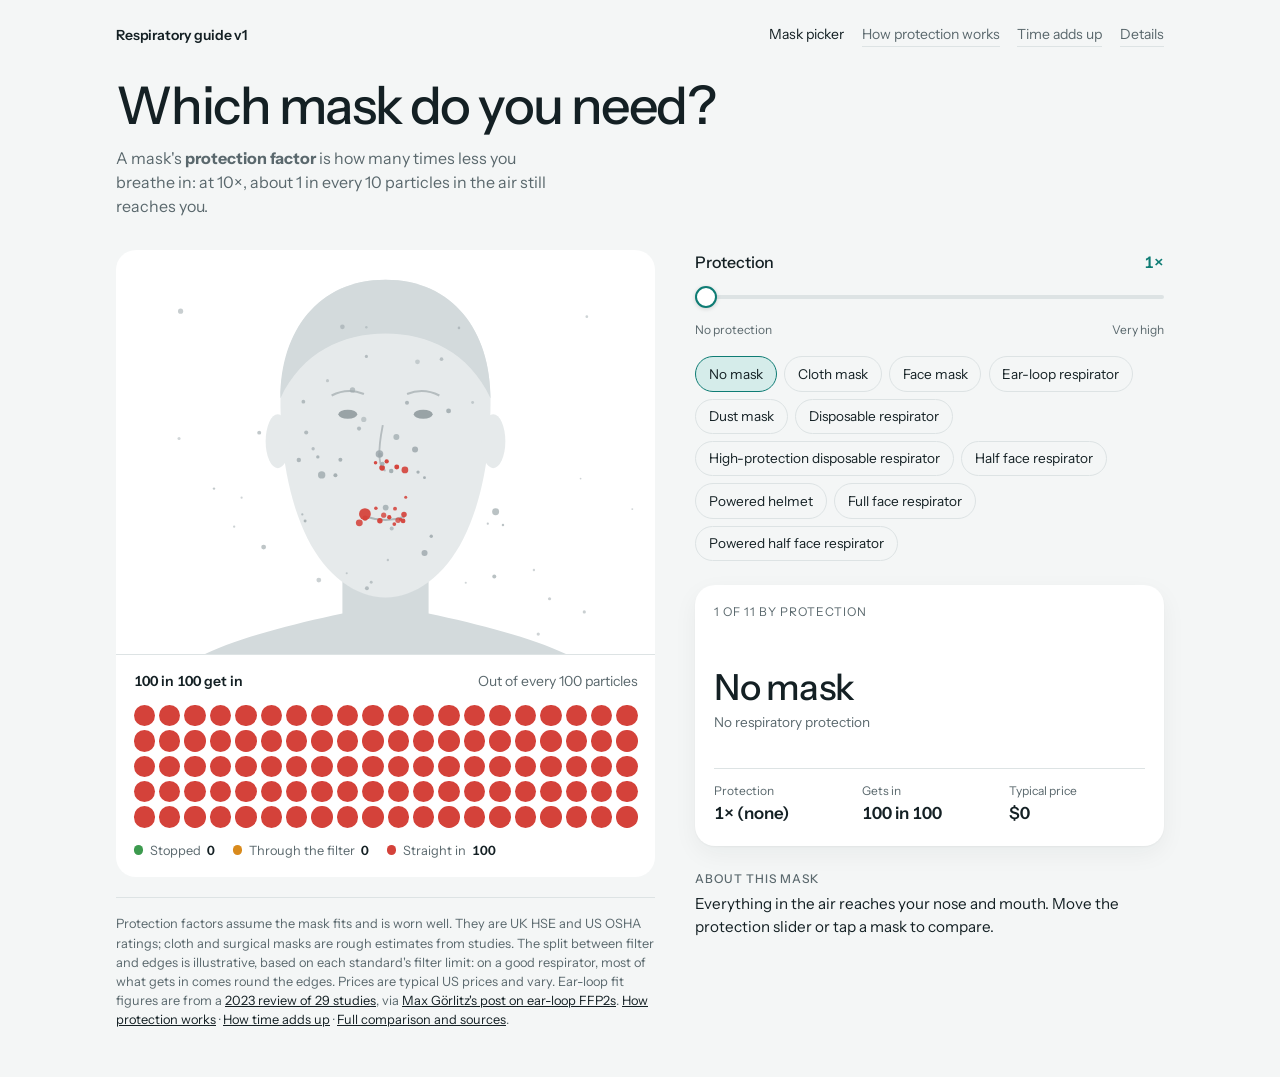
==== commit f51c17e0: "Powered helmet: 20–40× (UK TH2 / TH3), 25× US; slider label shows only the rating - The helmet was l" ====
--- a/index.html
+++ b/index.html
@@ -162,7 +162,7 @@
 
     <div class="side">
       <div class="ctl">
-        <div class="ctl-head"><label for="prot">Protection</label><output id="prot-out" for="prot">No mask · 1×</output></div>
+        <div class="ctl-head"><label for="prot">Protection</label><output id="prot-out" for="prot">1×</output></div>
         <input type="range" id="prot" min="0" max="10" step="1" value="0">
         <div class="ends"><span>No protection</span><span>Very high</span></div>
       </div>
@@ -190,7 +190,7 @@
   </div>
 </div>
 
-<script src="shared.js?v=20261030"></script>
+<script src="shared.js?v=20261030c"></script>
 <script>
 (() => {
   const { MASKS, NONE, money, split, renderProducts } = window.RG;
@@ -206,9 +206,9 @@
 
   function update() {
     const m = ORDER[+prot.value];
-    const label = `${m.name} · ${m.pfLabel.replace(' (none)', '')}`;
-    $('prot-out').textContent = label;
-    prot.setAttribute('aria-valuetext', label);
+    // the slider shows only the rating, so its label never wraps and pushes the buttons down; the name is in the card
+    $('prot-out').textContent = m.pfLabel.replace(' (none)', '');
+    prot.setAttribute('aria-valuetext', `${m.name}, ${m.pfLabel.replace(' (none)', '')}`);
     setFill(prot);
     show(m);
   }
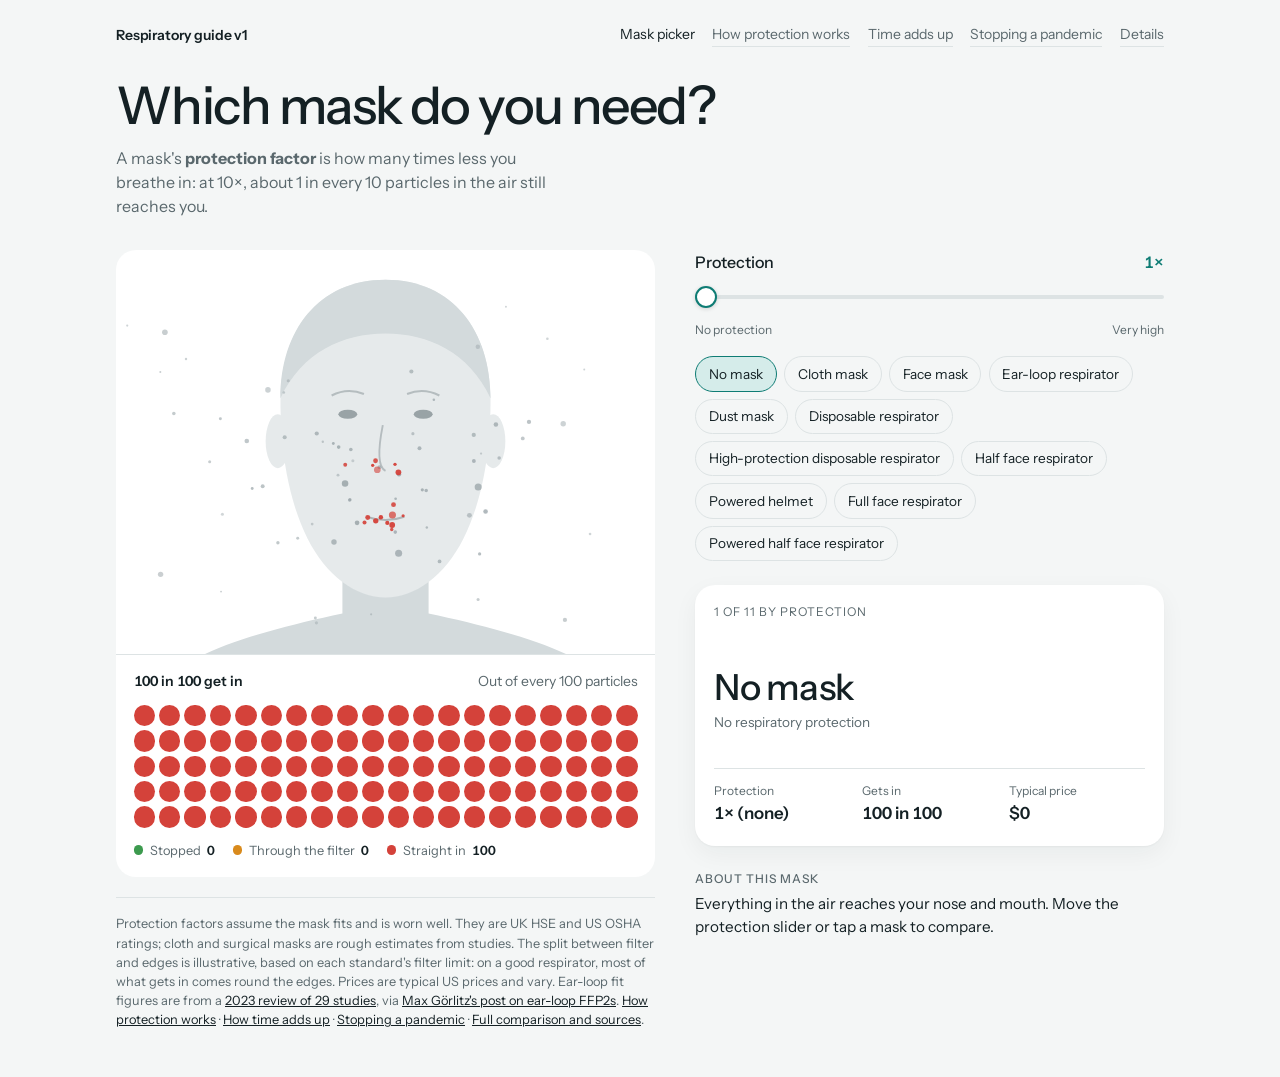
==== commit 13403b54: "Add Stopping a pandemic: universal respirator use against worst-case pandemics - New page explaining" ====
--- a/index.html
+++ b/index.html
@@ -93,6 +93,9 @@
   .keyfacts dt { font-size: .75rem; color: var(--ink-soft); }
   .keyfacts dd { margin: 0; font-size: 1.05rem; font-weight: 600; font-variant-numeric: tabular-nums; }
   .more { display: grid; gap: .35rem; padding-top: .4rem; }
+  .measured { margin: 0; font-size: .9rem; color: var(--ink-soft); }
+  .measured b { color: var(--ink); }
+  .measured a { color: var(--ink); }
   .more > h3 { margin: 0; font-size: .75rem; letter-spacing: .08em; text-transform: uppercase; color: var(--ink-soft); font-weight: 500; }
   .eyebrow { font-size: .75rem; letter-spacing: .08em; text-transform: uppercase; color: var(--ink-soft); }
   .pick { font-size: clamp(1.75rem, 3.5vw, 2.25rem); font-weight: 500; letter-spacing: -.02em; line-height: 1.15; margin: 0; }
@@ -135,7 +138,7 @@
 <div class="wrap">
   <nav class="top">
     <span class="brand">Respiratory guide v1</span>
-    <span class="links"><a href="./" aria-current="page">Mask picker</a><a href="explain.html">How protection works</a><a href="time.html">Time adds up</a><a href="details.html">Details</a></span>
+    <span class="links"><a href="./" aria-current="page">Mask picker</a><a href="explain.html">How protection works</a><a href="time.html">Time adds up</a><a href="pandemic.html">Stopping a pandemic</a><a href="details.html">Details</a></span>
   </nav>
 
   <header>
@@ -182,15 +185,16 @@
       <section class="more" aria-labelledby="more-h">
         <h3 id="more-h">About this mask</h3>
         <p class="note" id="note"></p>
+        <p class="measured" id="measured" hidden></p>
         <div class="products" id="products" hidden><h3>Models to look for</h3><ul></ul><p>Links go to the maker’s or a retailer’s page. We don’t sell anything or earn from these links. Check for a NIOSH approval number or CE mark before you buy.</p></div>
       </section>
     </div>
 
-    <p class="foot">Protection factors assume the mask fits and is worn well. They are UK HSE and US OSHA ratings; cloth and surgical masks are rough estimates from studies. The split between filter and edges is illustrative, based on each standard's filter limit: on a good respirator, most of what gets in comes round the edges. Prices are typical US prices and vary. Ear-loop fit figures are from a <a href="https://www.journalofhospitalinfection.com/article/S0195-6701(23)00030-0/fulltext" target="_blank" rel="noopener">2023 review of 29 studies</a>, via <a href="https://glozematrix.substack.com/p/stop-using-ear-loop-ffp2-respirators" target="_blank" rel="noopener">Max Görlitz's post on ear-loop FFP2s</a>. <a href="explain.html">How protection works</a> · <a href="time.html">How time adds up</a> · <a href="details.html">Full comparison and sources</a>.</p>
+    <p class="foot">Protection factors assume the mask fits and is worn well. They are UK HSE and US OSHA ratings; cloth and surgical masks are rough estimates from studies. The split between filter and edges is illustrative, based on each standard's filter limit: on a good respirator, most of what gets in comes round the edges. Prices are typical US prices and vary. Ear-loop fit figures are from a <a href="https://www.journalofhospitalinfection.com/article/S0195-6701(23)00030-0/fulltext" target="_blank" rel="noopener">2023 review of 29 studies</a>, via <a href="https://glozematrix.substack.com/p/stop-using-ear-loop-ffp2-respirators" target="_blank" rel="noopener">Max Görlitz's post on ear-loop FFP2s</a>. <a href="explain.html">How protection works</a> · <a href="time.html">How time adds up</a> · <a href="pandemic.html">Stopping a pandemic</a> · <a href="details.html">Full comparison and sources</a>.</p>
   </div>
 </div>
 
-<script src="shared.js?v=20261030c"></script>
+<script src="shared.js?v=20261103"></script>
 <script>
 (() => {
   const { MASKS, NONE, money, split, renderProducts } = window.RG;
@@ -222,6 +226,8 @@
     $('price').textContent = m.price ? `${money(m.price)} each` : '$0';
     $('gets').textContent = `${s.total} in 100`;
     $('note').textContent = m.note.replace(' Move a slider or tap a mask to see the difference.', ' Move the protection slider or tap a mask to compare.');
+    $('measured').hidden = !m.measured;
+    if (m.measured) $('measured').innerHTML = `Measured in studies: <b>${m.measured}</b> on average across groups of wearers, against an official ${m.pfLabel}. <a href="pandemic.html#respirators">Why they differ</a>.`;
     renderProducts($('products'), m.id);
     $('through').textContent = `${s.total} in 100 get in`;
     $('n-stop').textContent = s.stop; $('n-filter').textContent = s.filter; $('n-edge').textContent = s.edge; $('n-straight').textContent = s.straight;
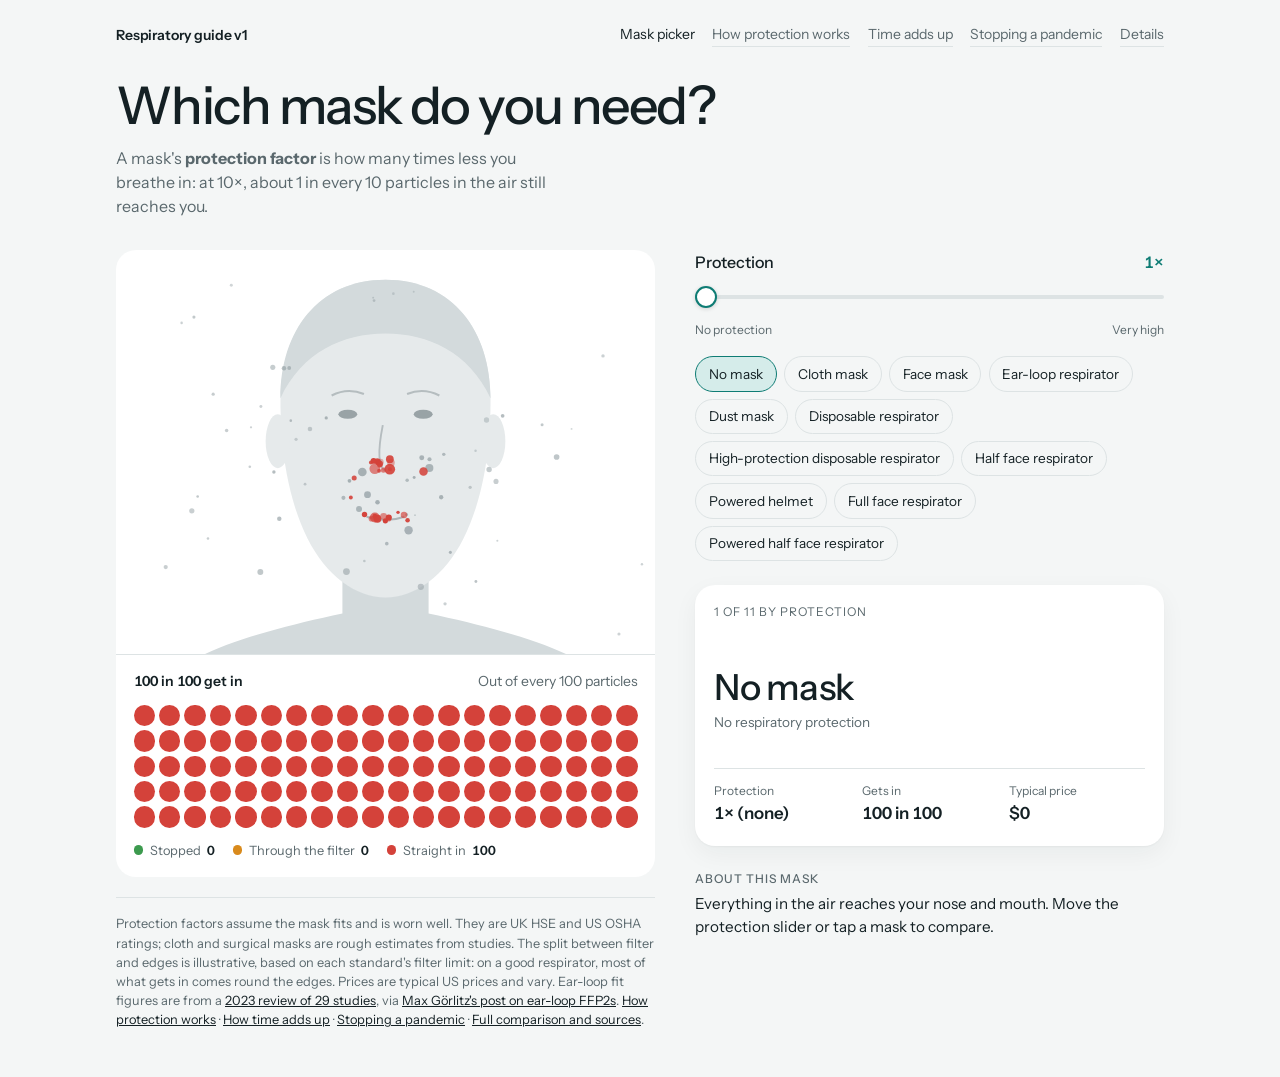
==== commit 8bf5d337: "Add RAND findings: worker estimates, supply, counterfeits; fix picker nav on phones - Stopping a pan" ====
--- a/index.html
+++ b/index.html
@@ -49,11 +49,11 @@
   html, body { margin: 0; }
   body { background: var(--bg); color: var(--ink); font-family: var(--font); font-size: 16px; line-height: 1.5; -webkit-font-smoothing: antialiased; }
   .wrap { max-width: 68rem; margin-inline: auto; padding-block: 1.5rem 3rem; padding-left: max(20px, env(safe-area-inset-left, 0px)); padding-right: max(20px, env(safe-area-inset-right, 0px)); display: grid; gap: 2rem; }
-  .top { display: flex; justify-content: space-between; align-items: center; gap: 1rem; font-size: .875rem; }
+  .top { display: flex; justify-content: space-between; align-items: center; gap: 1rem; font-size: .875rem; flex-wrap: wrap; }
   .brand { font-weight: 600; letter-spacing: -.01em; }
   .top a { color: var(--ink-soft); text-decoration: none; border-bottom: 1px solid var(--line); padding-bottom: 1px; }
   .top a:hover, .top a:focus-visible { color: var(--ink); border-color: var(--ink); }
-  .links { display: flex; gap: 1.1rem; }
+  .links { display: flex; gap: .4rem 1.1rem; flex-wrap: wrap; }
   .top a[aria-current="page"] { color: var(--ink); border-color: transparent; }
   h1 { font-size: clamp(2rem, 5vw, 3.25rem); line-height: 1.05; letter-spacing: -.03em; font-weight: 500; margin: 0; text-wrap: balance; }
   .sub { margin: .75rem 0 0; color: var(--ink-soft); max-width: 40ch; }
@@ -113,6 +113,8 @@
   .pr-top a:hover, .pr-top a:focus-visible { text-decoration: underline; }
   .products li > span { font-size: .8rem; color: var(--ink-soft); }
   .products p { margin: 0; font-size: .75rem; color: var(--ink-soft); }
+  .products p.fakes { font-size: .85rem; color: var(--ink); margin-top: .35rem; padding: .6rem .75rem; border-radius: 12px; background: color-mix(in srgb, var(--edge) 10%, transparent); }
+  .products p.fakes a { color: var(--ink); }
   .note { color: var(--ink); font-size: .95rem; margin: 0; }
   .alts { display: flex; flex-wrap: wrap; gap: .45rem; }
   .alt { font: inherit; font-size: .85rem; padding: .4rem .8rem; border-radius: 999px; border: 1px solid var(--line); background: transparent; color: var(--ink); cursor: pointer; }
@@ -186,7 +188,7 @@
         <h3 id="more-h">About this mask</h3>
         <p class="note" id="note"></p>
         <p class="measured" id="measured" hidden></p>
-        <div class="products" id="products" hidden><h3>Models to look for</h3><ul></ul><p>Links go to the maker’s or a retailer’s page. We don’t sell anything or earn from these links. Check for a NIOSH approval number or CE mark before you buy.</p></div>
+        <div class="products" id="products" hidden><h3>Models to look for</h3><ul></ul><p>Links go to the maker’s or a retailer’s page. We don’t sell anything or earn from these links.</p><p class="fakes"><b>Watch out for fakes.</b> The CDC has estimated that around 60% of KN95s sold in the US were counterfeit. Buy from the maker or a known distributor. For an N95, check the approval number on NIOSH's <a href="https://wwwn.cdc.gov/NIOSH-CEL/" target="_blank" rel="noopener">Certified Equipment List</a>; for an FFP2, look for EN 149 and a CE mark followed by a four-digit number.</p></div>
       </section>
     </div>
 
